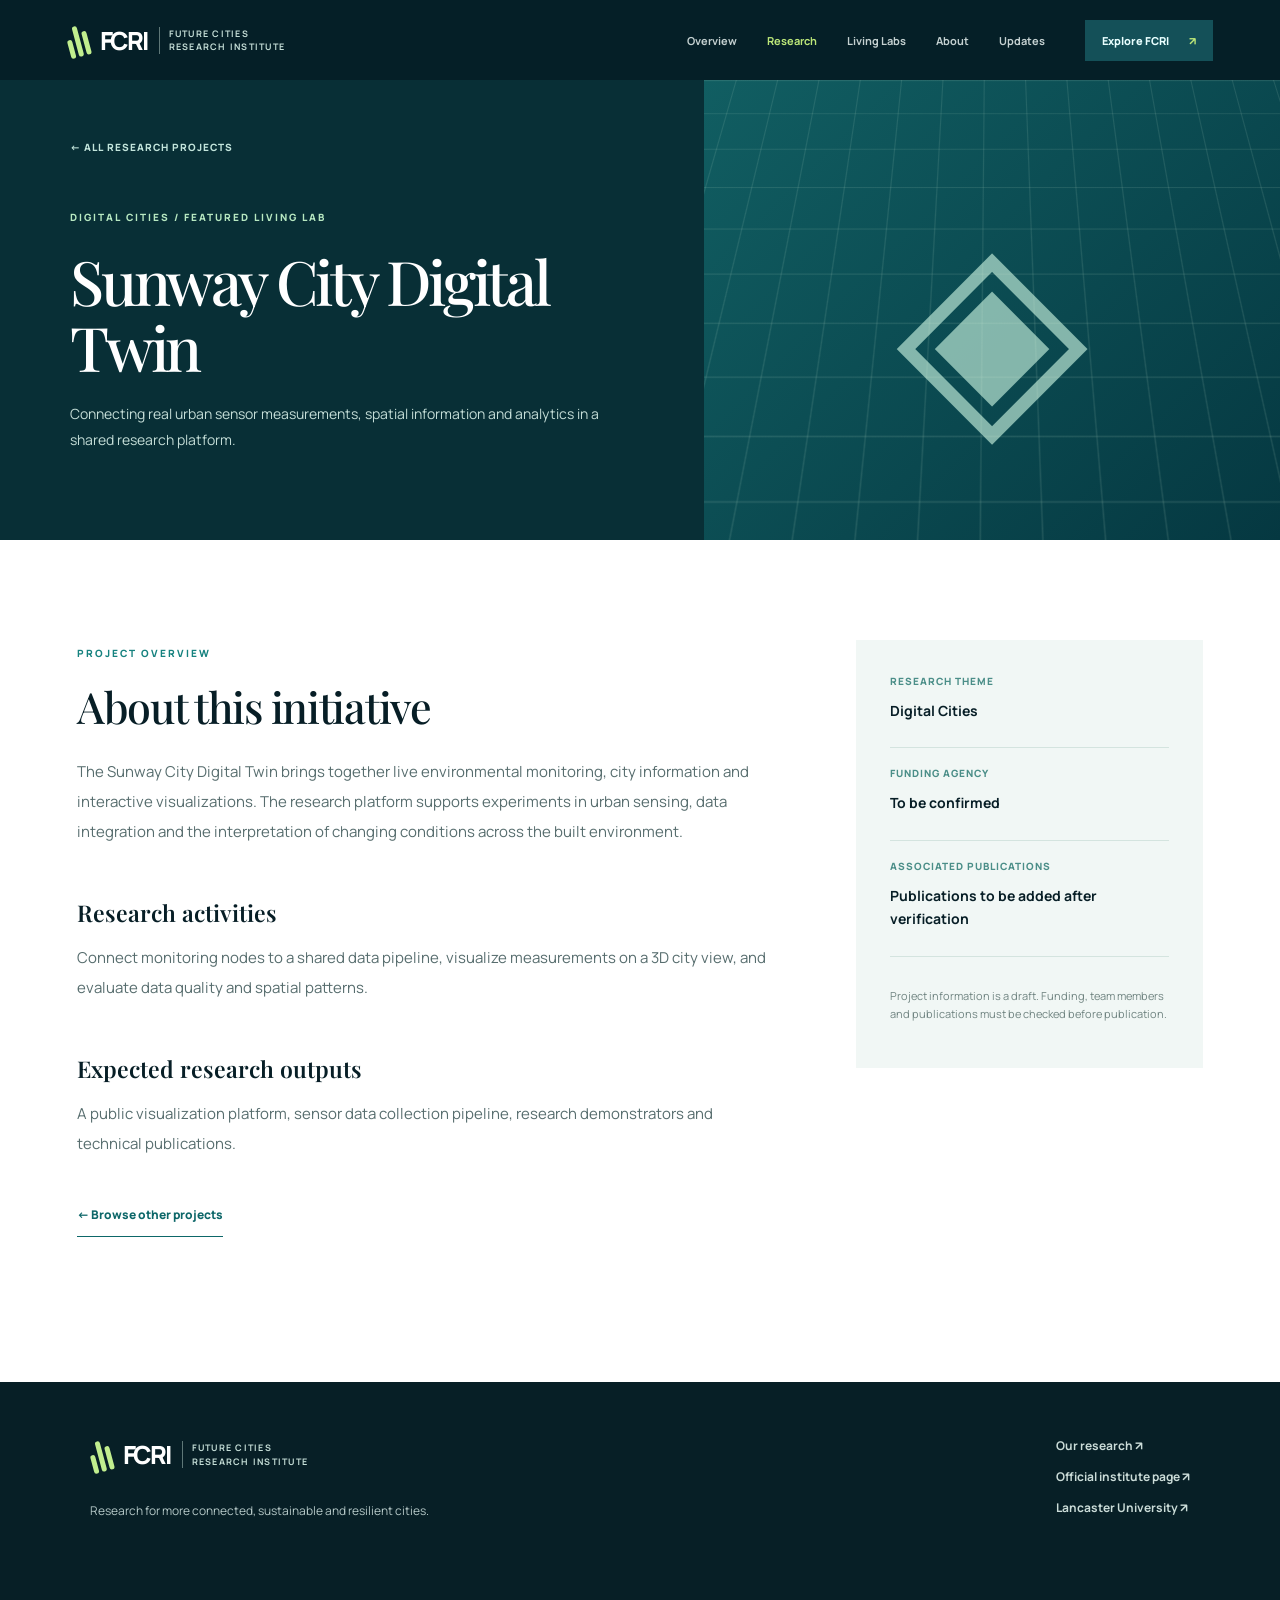
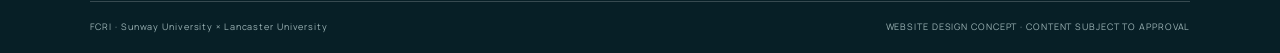
==== project.html @ fade55f8 "Add files via upload" ====
<!DOCTYPE html><html lang="en"><head><meta charset="UTF-8"><meta name="viewport" content="width=device-width, initial-scale=1.0"><meta name="theme-color" content="#071d24"><meta name="description" content="Explore an FCRI research project and its research outputs."><title>Project | FCRI</title><link rel="preconnect" href="https://fonts.googleapis.com"><link href="https://fonts.googleapis.com/css2?family=DM+Sans:wght@400;500;600;700;800&family=Manrope:wght@400;500;600;700;800&family=Playfair+Display:wght@500;600;700&display=swap" rel="stylesheet"><link rel="stylesheet" href="styles.css"></head><body data-page="project"><div id="app"></div><script src="site.js"></script></body></html>
---- styles.css ----
:root{--ink:#071e26;--deep:#031c23;--dark:#072f36;--teal:#0b6469;--green:#0c837e;--lime:#bde879;--soft:#f3f8f7;--line:#dfebea;--muted:#667b7b;--serif:'Playfair Display',Georgia,serif;--sans:'Manrope','DM Sans',Arial,sans-serif}*{box-sizing:border-box}html{scroll-behavior:smooth}body{margin:0;color:var(--ink);font-family:var(--sans);background:#f1f8f8}a{text-decoration:none;color:inherit}button{font-family:inherit;cursor:pointer}img{max-width:100%}.site-header{height:80px;background:#051f27;color:#fff;position:relative;z-index:30}.header-shell{max-width:1600px;margin:auto;display:flex;align-items:center;height:100%;padding:0 clamp(28px,5.2vw,90px);gap:40px}.brand{display:inline-flex;align-items:center;gap:12px;flex:none;color:#fff;white-space:nowrap}.brand-mark{height:34px;width:21px;display:flex;align-items:flex-end;gap:3px;transform:rotate(-15deg)}.brand-mark span{background:#c1ee8e;width:5px;border-radius:4px}.brand-mark span:nth-child(1){height:19px}.brand-mark span:nth-child(2){height:31px}.brand-mark span:nth-child(3){height:24px}.brand-name{font-weight:800;font-size:25px;letter-spacing:-.09em}.brand-desc{font-weight:700;font-size:9px;letter-spacing:.14em;line-height:1.5;color:#c5ded7;padding-left:9px;border-left:1px solid #5e7777}.main-nav{margin-left:auto;display:flex;align-items:center;gap:30px}.main-nav a{font-size:11px;font-weight:700;color:#c5d1d1;transition:color .2s}.main-nav a:hover,.main-nav a.active{color:var(--lime)}.header-cta{font-size:11px;background:#145058;color:#e9ffff;padding:13px 17px;font-weight:800;white-space:nowrap}.header-cta span{margin-left:18px;color:var(--lime)}.menu-button{display:none;background:none;border:0;width:38px;height:40px;flex-direction:column;justify-content:center;gap:6px}.menu-button span{background:#fff;width:26px;height:2px}.mobile-nav{display:none}.site-layout{margin:auto;max-width:1600px;display:grid;grid-template-columns:54% 46%;align-items:stretch}.left-column{background:#031c23;min-width:0}.right-column{background:#fff;min-width:0}.hero-media{position:relative;min-height:690px;background:#123a42;overflow:hidden}.hero-image{position:absolute;inset:0;background-image:linear-gradient(180deg,rgba(4,25,31,.06),rgba(3,20,27,.15)),url('https://www.sunway.com.my/wp-content/themes/sunway2020/img/company/sunway-at-a-glance/unique-business-model-1.jpg'),url('assets/city-illustration.svg');background-size:cover;background-position:center;background-repeat:no-repeat;animation:citydrift 19s ease-in-out infinite alternate}@keyframes citydrift{from{transform:scale(1)}to{transform:scale(1.065)}}.hero-gradient{position:absolute;inset:0;background:linear-gradient(180deg,rgba(2,24,30,.48),transparent 32%,rgba(1,18,25,.35) 54%,rgba(2,21,27,.96) 100%),linear-gradient(90deg,rgba(2,19,24,.38),transparent 74%)}.hero-topline{position:absolute;left:8%;right:8%;top:44px;color:#dcf5e3;display:flex;gap:10px;align-items:center;font-size:10px;font-weight:800;letter-spacing:.17em}.live-bullet{width:7px;height:7px;border-radius:50%;background:#a9f379;box-shadow:0 0 0 6px #b4e99222}.hero-index{margin-left:auto;color:#ddf3ec80}.hero-info{position:absolute;bottom:98px;left:8%;right:7%;color:white}.hero-kicker{font-size:11px;font-weight:700;letter-spacing:.16em;color:var(--lime)}.hero-info h1{font-family:var(--serif);font-size:clamp(43px,4.6vw,76px);font-weight:500;letter-spacing:-.053em;line-height:1.13;margin:18px 0 18px}.hero-info h1 em{font-weight:500;color:#dcf8df}.hero-info p{font-size:13px;line-height:1.95;color:#dae7e1;margin:0 0 34px}.text-link{display:inline-flex;align-items:center;gap:43px;border-bottom:1px solid;padding-bottom:14px;font-size:12px;font-weight:800;letter-spacing:.02em}.text-link.light{color:#e4ffdf;border-color:#bde879}.text-link.dark{color:#0b4c52;border-color:#0b4c52}.hero-caption{position:absolute;left:8%;right:8%;bottom:21px;display:flex;justify-content:space-between;font-size:9px;color:#e1e8df8c;letter-spacing:.14em;font-weight:700;border-top:1px solid #ffffff36;padding-top:16px}.dark-discover{min-height:700px;background:radial-gradient(circle at 10% 68%,#09605c 0,#042d35 48%,#021d26 83%);padding:55px 8% 32px;position:relative;overflow:hidden}.section-divider{width:100%;height:1px;background:linear-gradient(90deg,#4dbbc7,transparent);margin-bottom:36px}.block-head{max-width:530px}.eyebrow{font-size:10px;letter-spacing:.2em;color:#16827f;font-weight:800;display:inline-block}.eyebrow.pale{color:#b7e8c1}.block-head h2{font:500 clamp(32px,3.3vw,54px)/1.2 var(--serif);color:#f1fbf4;letter-spacing:-.04em;margin:20px 0 18px}.block-head h2 i{color:var(--lime)}.block-head p{max-width:365px;color:#c3d8d3;font-size:12px;line-height:1.9}.floating-grid{position:relative;height:365px;margin:35px 0 0}.float-card{position:absolute;padding:22px 20px 17px;width:29%;min-width:156px;min-height:190px;display:flex;flex-direction:column;box-shadow:0 20px 50px #001d263b;transition:transform .25s ease}.float-card:hover{transform:translateY(-8px)}.float-card-1{left:0;top:65px;background:#199e9a}.float-card-2{left:35%;top:147px;background:#0d7898}.float-card-3{right:0;top:0;background:#16576c}.small-icon{font-size:24px;color:#dcfff0;margin-bottom:18px}.float-card strong{font:500 21px/1.1 var(--serif);color:#fff}.card-note{font-size:9px;color:#d9f2ebaa;line-height:1.45;margin:9px 0}.mini-arrow{font-size:16px;color:#fff;align-self:flex-end;margin-top:auto}.dark-foot{border-top:1px solid #78c9bf3a;padding-top:19px;display:flex;align-items:center;justify-content:space-between;color:#a5c0b9;font-size:9px;letter-spacing:.12em;font-weight:800}.editorial-intro{padding:75px 8% 26px}.editorial-mark{display:flex;gap:9px;align-items:center;font-weight:800;letter-spacing:.19em;font-size:9px;color:#317b7d;margin-bottom:28px}.mark-line{width:28px;height:1px;background:#20888c}.intro-grid{display:grid;grid-template-columns:1.25fr 1fr;gap:26px}.intro-grid h2,.right-bottom h2{font:500 clamp(24px,2.45vw,39px)/1.2 var(--serif);letter-spacing:-.04em;margin:0}.intro-grid p{font-size:11px;color:#849092;line-height:1.8;margin:3px 0 0}.research-list{padding:0 8%}.research-row{display:grid;grid-template-columns:115px 1fr 22px;align-items:center;gap:19px;padding:22px 0;border-bottom:1px solid #e8eded;min-height:154px}.research-row:first-child{border-top:1px solid #e6eeee}.research-thumb{height:107px;position:relative;display:flex;justify-content:center;align-items:center;overflow:hidden}.research-thumb span{font-family:var(--serif);font-size:65px;opacity:.72;transition:transform .2s}.research-thumb small{position:absolute;bottom:10px;left:10px;font-size:9px;font-weight:800;opacity:.6}.research-row:hover .research-thumb span{transform:scale(1.13)}.teal{background:linear-gradient(135deg,#115e62,#053841);color:#c6f1dd}.mint{background:linear-gradient(135deg,#d3eecf,#87c5b8);color:#167776}.sand{background:linear-gradient(135deg,#eedbb5,#a8cdb9);color:#1a736e}.blue{background:linear-gradient(135deg,#85afbb,#155574);color:#d1e5ff}.moss{background:linear-gradient(135deg,#b4d7c1,#4d9276);color:#0b6254}.lime{background:linear-gradient(135deg,#d4edaf,#86c0a4);color:#2f7e71}.row-topic{font-size:9px;letter-spacing:.09em;text-transform:uppercase;color:#428a85;font-weight:800}.row-copy h3{font-size:14px;font-weight:700;line-height:1.4;margin:8px 0 6px;letter-spacing:-.025em}.row-copy p{font-size:10px;color:#889797;line-height:1.65;margin:0;display:-webkit-box;-webkit-line-clamp:2;-webkit-box-orient:vertical;overflow:hidden}.row-arrow{font-size:18px;color:#417879;align-self:flex-end;margin-bottom:19px}.list-footer{display:flex;align-items:center;justify-content:space-between;padding:25px 8%;font-size:10px;letter-spacing:.12em;font-weight:800;color:#237579}.right-programmes{background:#f2f8f7;padding:59px 8% 58px}.intro-grid.smaller h2{font-size:clamp(23px,2.2vw,34px)}.pillar-grid{display:grid;grid-template-columns:repeat(2,1fr);column-gap:26px;row-gap:15px;margin-top:31px}.pillar-grid a{min-height:137px;display:flex;flex-direction:column;position:relative;justify-content:flex-end;padding:11px 0 17px;border-bottom:1px solid #8ba6a4}.pillar-icon{align-self:flex-start;font:500 22px var(--serif);color:#1d7776;margin-bottom:auto}.pillar-grid strong{font:600 18px/1.2 var(--serif)}.pillar-grid a>span:last-child{position:absolute;bottom:15px;right:3px;color:#198582}.right-bottom{background:white;padding:72px 8% 100px}.right-bottom h2{font-size:37px;margin-bottom:16px}.right-bottom p{font-size:12px;line-height:1.85;color:#849491;max-width:365px;margin-bottom:29px}.wide-band{background:#cdf0b4;display:flex;align-items:center;gap:30px;justify-content:space-between;padding:48px clamp(30px,7vw,105px);color:#083d39}.wide-band span{font-size:10px;letter-spacing:.15em;font-weight:800}.wide-band strong{font:600 clamp(25px,3vw,42px) var(--serif)}.wide-band a{font-size:10px;letter-spacing:.1em;font-weight:800;border-bottom:1px solid;padding-bottom:12px}.footer{background:#071f26;padding:55px 7vw 20px;color:#fff}.footer-top{display:flex;justify-content:space-between;gap:30px;max-width:1440px;margin:0 auto 70px}.footer-top p{color:#b5c8c7;font-size:12px;margin-top:25px}.footer-links{display:flex;flex-direction:column;gap:14px;font-size:12px;font-weight:700;color:#cbdcd8}.footer-bottom{border-top:1px solid #ffffff31;padding-top:18px;display:flex;justify-content:space-between;max-width:1440px;margin:auto;font-size:9px;letter-spacing:.1em;color:#9cb3b5}.standard-main{background:#fff}.inner-banner{background:#072c33;min-height:390px;display:grid;grid-template-columns:1fr .8fr;overflow:hidden}.inner-banner-copy{padding:75px 9%;z-index:1}.inner-banner h1,.project-banner h1{font:500 clamp(46px,5.5vw,84px)/1.07 var(--serif);letter-spacing:-.055em;color:#fff;margin:22px 0}.inner-banner h1 em{color:#cceba5}.inner-banner p{font-size:14px;color:#d6ebe3;line-height:1.8;max-width:570px}.inner-banner-art{position:relative;background:radial-gradient(circle at center,#157a72 0,#074247 45%,#072c33 68%)}.orbit{position:absolute;border:1px solid #b5e79c35;border-radius:50%;left:50%;top:50%;transform:translate(-50%,-50%)}.orbit.one{width:260px;height:260px}.orbit.two{width:410px;height:410px}.orbit.three{width:565px;height:565px}.glow-one{position:absolute;left:50%;top:50%;width:80px;height:80px;background:#c5e88d;border-radius:50%;box-shadow:0 0 0 25px #c5e88d12,0 0 80px #c5e88d77;transform:translate(-50%,-50%)}.diagram-label{position:absolute;right:12%;top:12%;font-size:11px;font-weight:800;letter-spacing:.25em;line-height:2;color:#c5eac3}.project-area{padding:88px clamp(25px,6vw,95px) 105px;max-width:1600px;margin:auto}.section-head{display:flex;justify-content:space-between;align-items:flex-end;gap:60px;margin-bottom:45px}.section-head h2{font:500 43px var(--serif);letter-spacing:-.04em;margin:15px 0 0}.section-head p{max-width:440px;font-size:12px;line-height:1.8;color:#6c8080}.filter-controls{display:flex;gap:12px;flex-wrap:wrap;border-bottom:1px solid #e1ece9;padding-bottom:27px}.filter{border:1px solid #d7e4e1;background:#fff;padding:12px 18px;font-size:11px;font-weight:800;color:#4d7271;transition:background .2s}.filter:hover{background:#e3f7ec}.filter.active{background:#06383d;color:#fff;border-color:#06383d}.cards-grid{display:grid;grid-template-columns:repeat(3,minmax(0,1fr));gap:24px;margin-top:34px}.project-card{background:#f8fbfa;border:1px solid #e6eeeb;transition:transform .25s,box-shadow .25s}.project-card:hover{transform:translateY(-5px);box-shadow:0 15px 35px #082c3122}.project-card[hidden]{display:none}.project-card-visual{height:210px;position:relative;display:grid;place-items:center;overflow:hidden}.project-card-visual::before{content:'';position:absolute;width:360px;height:360px;border:1px solid currentColor;border-radius:50%;opacity:.2;left:48%;top:-37%}.project-card-visual::after{content:'';position:absolute;width:190px;height:190px;border:1px solid currentColor;border-radius:50%;opacity:.3;left:50%;top:-3%}.visual-shape{font:500 100px var(--serif);opacity:.77;z-index:2}.visual-num{position:absolute;bottom:14px;left:17px;font-size:9px;font-weight:800;letter-spacing:.16em}.project-card-copy{padding:26px;min-height:220px;display:flex;flex-direction:column}.project-eyebrow{font-size:9px;font-weight:800;color:#317e79;letter-spacing:.12em}.project-card-copy h3{font:600 25px/1.2 var(--serif);letter-spacing:-.03em;margin:12px 0}.project-card-copy p{font-size:12px;line-height:1.65;color:#6a8280;margin:0 0 23px}.project-card-copy>span{margin-top:auto;font-weight:800;font-size:9px;letter-spacing:.15em;color:#0d7470}.empty-notice{background:#e9f3f1;padding:50px 25px;margin-top:28px;color:#385e5e;font-size:14px}.living-labs{background:#05353a;max-width:1600px;margin:auto;padding:80px clamp(25px,6vw,95px) 90px;color:white;display:grid;grid-template-columns:1fr 1fr;column-gap:70px}.living-labs .eyebrow{grid-column:1/-1}.living-labs h2{font:500 clamp(34px,4vw,58px)/1.15 var(--serif);letter-spacing:-.04em;margin:25px 0 10px}.living-labs p{align-self:center;color:#bcdbd3;font-size:13px;line-height:1.9}.living-labs a{color:var(--lime);font-size:12px;font-weight:800;border-bottom:1px solid var(--lime);padding:16px 0;width:max-content}.project-banner{display:grid;grid-template-columns:1.1fr .9fr;min-height:460px;background:#082f36}.project-banner-intro{padding:60px 10%}.back-link{display:block;color:#c3e5dc;font-size:10px;font-weight:800;letter-spacing:.1em;margin-bottom:50px}.project-banner h1{font-size:clamp(40px,4.8vw,70px);max-width:650px}.project-banner p{color:#c4ddd7;font-size:14px;line-height:1.8;max-width:600px}.project-banner-visual{position:relative;display:grid;place-items:center;overflow:hidden}.project-banner-visual>span{font:500 250px var(--serif);opacity:.65}.technical-grid{position:absolute;inset:0;background-image:linear-gradient(#defde11c 1px,transparent 1px),linear-gradient(90deg,#defde11c 1px,transparent 1px);background-size:40px 40px;transform:perspective(300px) rotateX(15deg) scale(1.3)}.project-content{max-width:1400px;display:grid;grid-template-columns:1.4fr .7fr;gap:85px;margin:auto;padding:100px 6% 145px}.project-main h2{font:500 43px var(--serif);letter-spacing:-.03em;margin:15px 0 22px}.project-main h3{font:600 23px var(--serif);margin:50px 0 12px}.project-main p{font-size:15px;line-height:2;color:#576d6e;max-width:770px}.secondary-link{display:inline-block;margin-top:32px;border-bottom:1px solid #0d6769;padding-bottom:13px;color:#0d6769;font-size:12px;font-weight:800}.project-side{background:#f1f7f5;padding:34px;align-self:start}.metadata-group{border-bottom:1px solid #d4e4df;padding:18px 0 25px}.metadata-group:first-child{padding-top:0}.metadata-group span{font-size:10px;color:#4b8e88;font-weight:800;letter-spacing:.1em;display:block;margin-bottom:11px}.metadata-group strong{font-size:14px;line-height:1.6;font-weight:700}.metadata-note{font-size:11px;color:#708481;line-height:1.65;margin-top:30px}
@media(max-width:1150px){.site-layout{grid-template-columns:51% 49%}.main-nav{gap:17px}.header-shell{gap:20px}.research-row{grid-template-columns:83px 1fr 18px;gap:14px;min-height:125px}.research-thumb{height:86px}.research-thumb span{font-size:50px}.intro-grid{grid-template-columns:1fr;gap:6px}.hero-media{min-height:620px}.dark-discover{min-height:710px}.float-card{min-width:132px;padding:15px}.float-card strong{font-size:18px}.cards-grid{grid-template-columns:repeat(2,minmax(0,1fr))}}
@media(max-width:800px){.site-header{height:70px}.header-shell{padding:0 24px}.main-nav,.header-cta{display:none}.menu-button{display:flex;margin-left:auto}.mobile-nav.open{display:flex;flex-direction:column;position:absolute;top:70px;left:0;right:0;background:#061f28;padding:20px 25px 30px;gap:19px;box-shadow:0 20px 25px #00192044}.mobile-nav a{color:#ecf7f5;font-size:13px;font-weight:700}.site-layout{grid-template-columns:1fr}.hero-media{min-height:650px}.dark-discover{min-height:655px}.float-card{min-width:0;width:30%;min-height:172px}.editorial-intro{padding-top:54px}.intro-grid{grid-template-columns:1fr 1fr;gap:20px}.research-row{grid-template-columns:105px 1fr 24px;min-height:138px}.research-thumb{height:103px}.right-programmes{padding-bottom:55px}.wide-band{flex-wrap:wrap}.inner-banner,.project-banner{grid-template-columns:1fr}.inner-banner-art{min-height:200px;grid-row:1}.inner-banner-copy{padding:50px 7% 65px}.cards-grid{grid-template-columns:repeat(2,1fr)}.project-content{gap:35px}.project-banner-visual{min-height:200px;grid-row:1}.project-banner-visual>span{font-size:145px}.project-banner-intro{padding:50px 7%}.back-link{margin-bottom:25px}}
@media(max-width:560px){.brand-desc{font-size:8px}.brand-name{font-size:23px}.hero-media{min-height:610px}.hero-info{bottom:90px}.hero-info h1{font-size:48px}.hero-caption{font-size:8px;gap:15px}.dark-discover{min-height:680px}.block-head h2{font-size:41px}.floating-grid{height:370px}.float-card{width:46%;min-height:167px}.float-card-1{left:0;top:15px}.float-card-2{left:auto;right:0;top:75px}.float-card-3{left:23%;right:auto;top:210px}.dark-foot span{display:none}.intro-grid{grid-template-columns:1fr;gap:9px}.intro-grid h2{font-size:34px}.research-row{grid-template-columns:80px 1fr 16px;gap:12px;min-height:131px}.research-thumb{height:88px}.research-thumb span{font-size:52px}.row-copy h3{font-size:13px}.row-copy p{font-size:10px}.right-programmes{padding-top:48px}.pillar-grid{gap:15px}.wide-band{padding:35px 25px;gap:14px;display:flex;flex-direction:column;align-items:flex-start}.footer{padding:42px 26px 22px}.footer-top{flex-direction:column;gap:40px;margin-bottom:45px}.footer-bottom{flex-direction:column;gap:11px}.section-head{display:block}.section-head h2{font-size:33px}.project-area{padding-top:62px}.cards-grid{grid-template-columns:1fr}.project-card-visual{height:210px}.living-labs{grid-template-columns:1fr;padding-top:65px}.living-labs p{margin:12px 0}.living-labs a{grid-column:1;margin-top:20px}.project-content{grid-template-columns:1fr;padding:65px 24px 90px}.project-banner h1{font-size:46px}.project-main h2{font-size:34px}}
@media(prefers-reduced-motion:reduce){html{scroll-behavior:auto}.hero-image{animation:none}*{transition:none!important}}
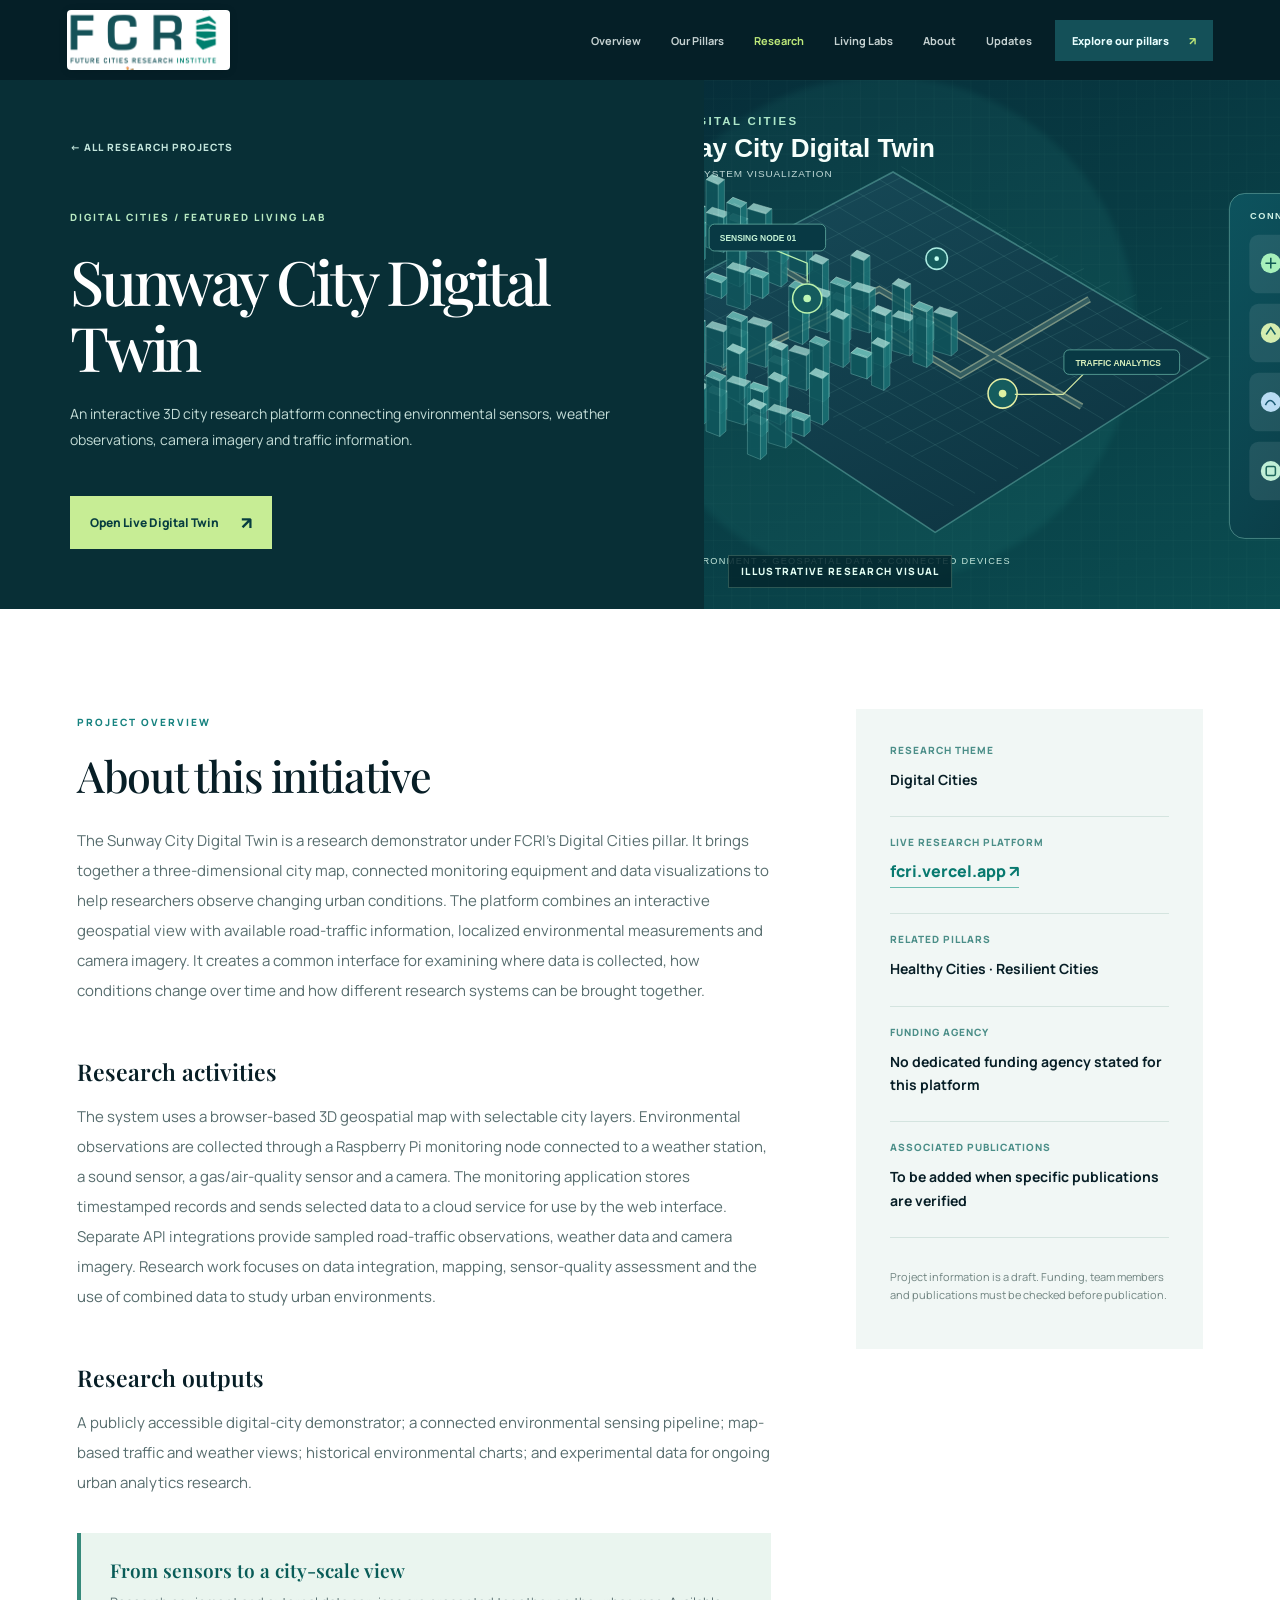
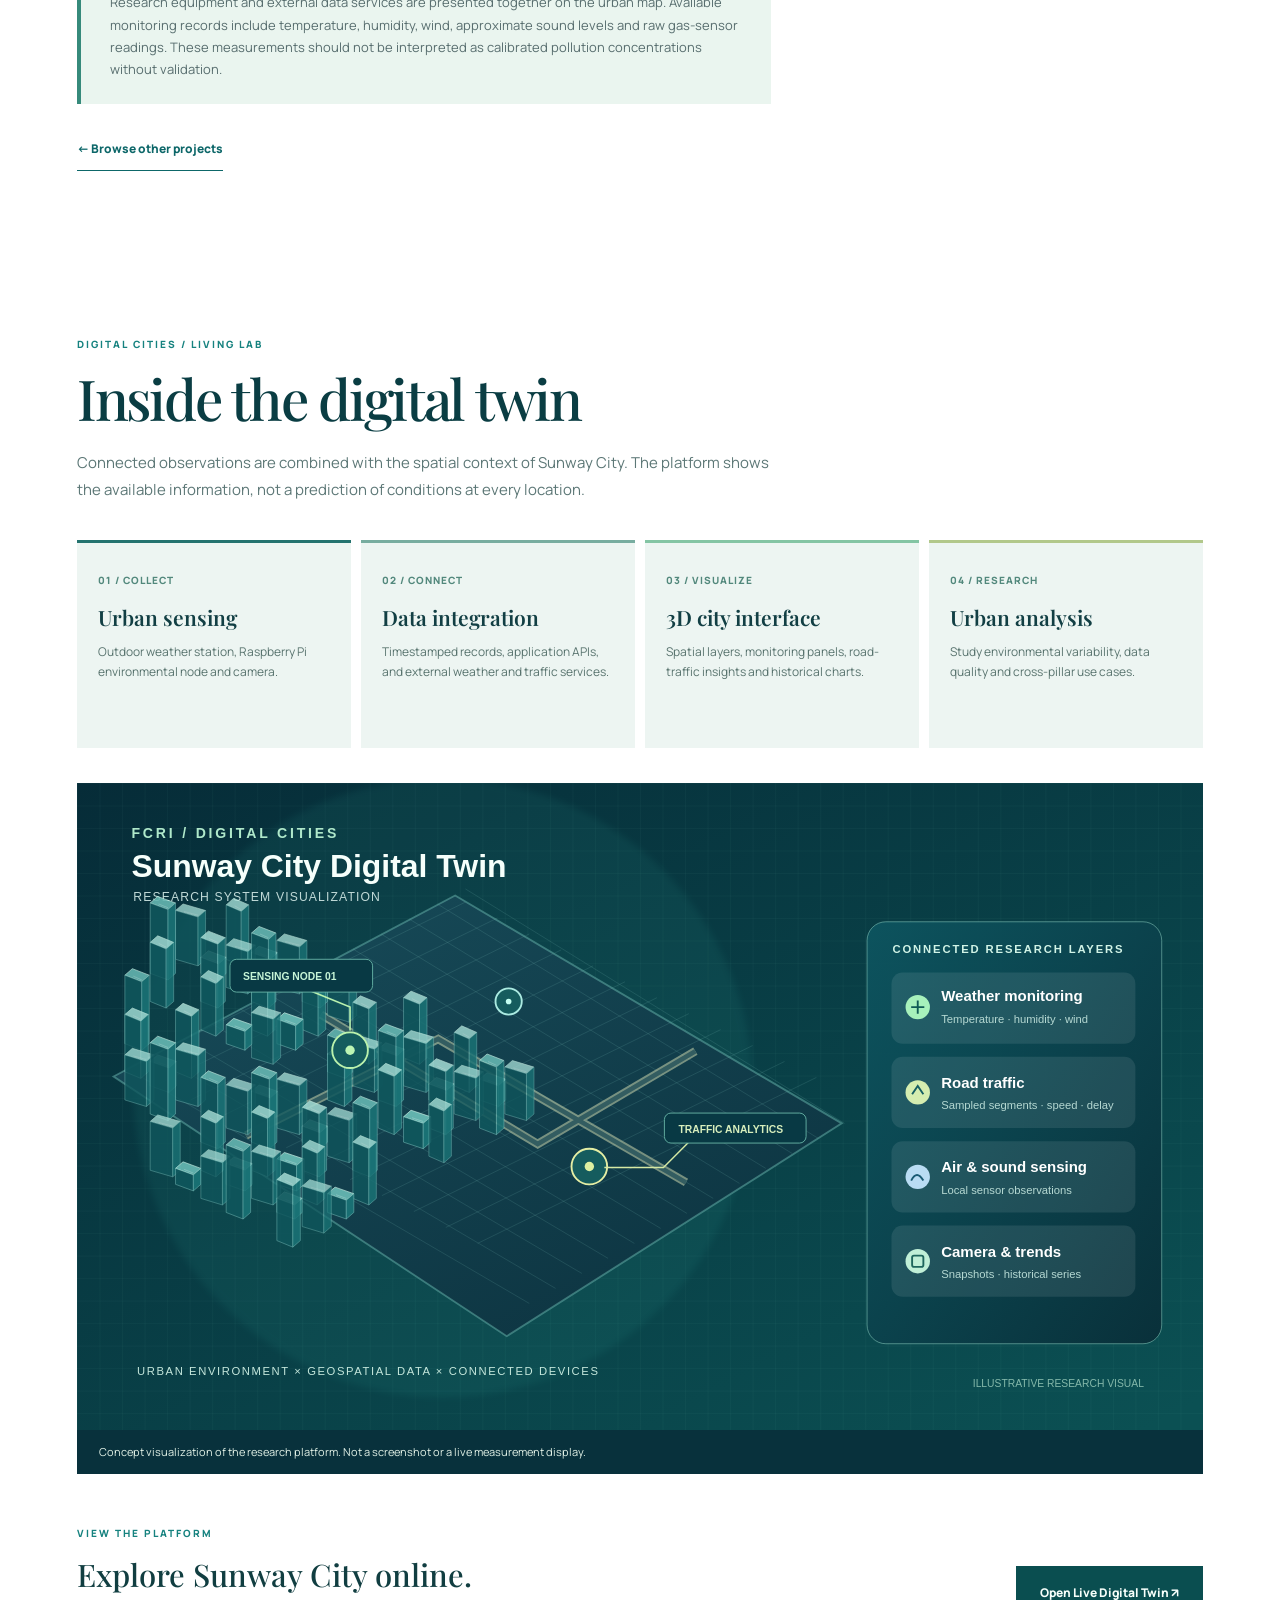
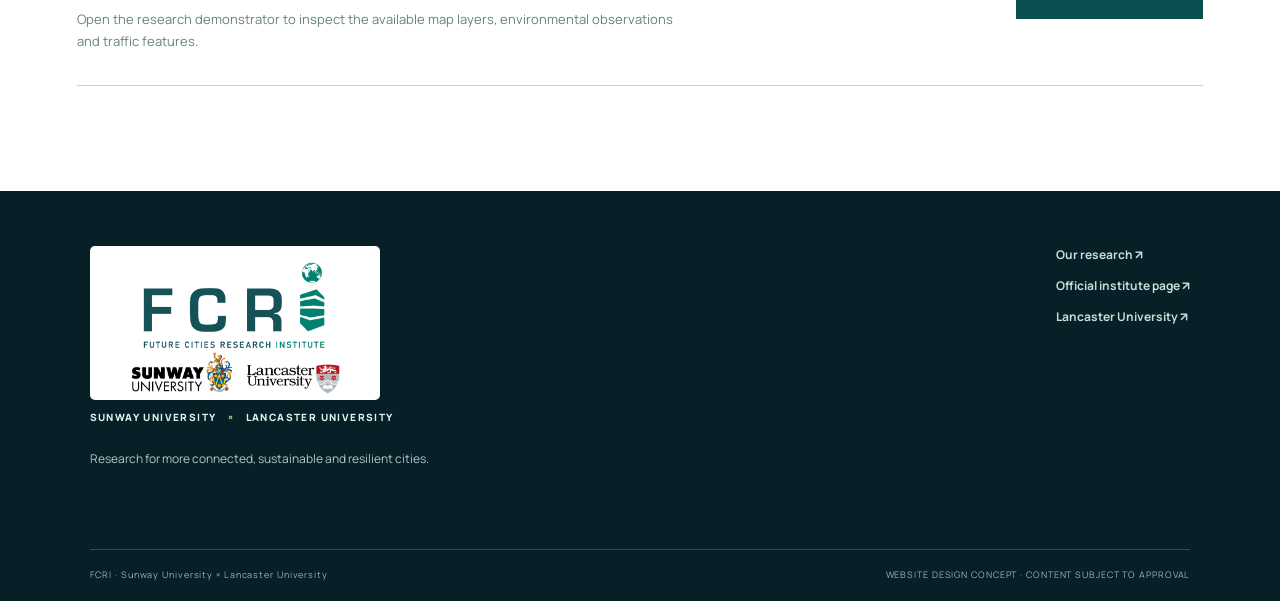
==== commit 2616b539: "Add FCRI institutional logo and detailed Sunway City Digital Twin research feature" ====
--- a/project.html
+++ b/project.html
@@ -1 +1 @@
-<!DOCTYPE html><html lang="en"><head><meta charset="UTF-8"><meta name="viewport" content="width=device-width, initial-scale=1.0"><meta name="theme-color" content="#071d24"><meta name="description" content="Explore an FCRI research project and its research outputs."><title>Project | FCRI</title><link rel="preconnect" href="https://fonts.googleapis.com"><link href="https://fonts.googleapis.com/css2?family=DM+Sans:wght@400;500;600;700;800&family=Manrope:wght@400;500;600;700;800&family=Playfair+Display:wght@500;600;700&display=swap" rel="stylesheet"><link rel="stylesheet" href="styles.css"></head><body data-page="project"><div id="app"></div><script src="site.js"></script></body></html>
+<!DOCTYPE html><html lang="en"><head><meta charset="UTF-8"><meta name="viewport" content="width=device-width, initial-scale=1.0"><meta name="theme-color" content="#071d24"><meta name="description" content="Explore an FCRI research project and its research outputs."><title>Project | FCRI</title><link rel="preconnect" href="https://fonts.googleapis.com"><link href="https://fonts.googleapis.com/css2?family=DM+Sans:wght@400;500;600;700;800&family=Manrope:wght@400;500;600;700;800&family=Playfair+Display:wght@500;600;700&display=swap" rel="stylesheet"><link rel="stylesheet" href="styles.css"><link rel="icon" type="image/svg+xml" href="assets/fcri-favicon.svg"></head><body data-page="project"><div id="app"></div><script src="site.js"></script></body></html>
--- a/styles.css
+++ b/styles.css
@@ -3,3 +3,146 @@
 @media(max-width:800px){.site-header{height:70px}.header-shell{padding:0 24px}.main-nav,.header-cta{display:none}.menu-button{display:flex;margin-left:auto}.mobile-nav.open{display:flex;flex-direction:column;position:absolute;top:70px;left:0;right:0;background:#061f28;padding:20px 25px 30px;gap:19px;box-shadow:0 20px 25px #00192044}.mobile-nav a{color:#ecf7f5;font-size:13px;font-weight:700}.site-layout{grid-template-columns:1fr}.hero-media{min-height:650px}.dark-discover{min-height:655px}.float-card{min-width:0;width:30%;min-height:172px}.editorial-intro{padding-top:54px}.intro-grid{grid-template-columns:1fr 1fr;gap:20px}.research-row{grid-template-columns:105px 1fr 24px;min-height:138px}.research-thumb{height:103px}.right-programmes{padding-bottom:55px}.wide-band{flex-wrap:wrap}.inner-banner,.project-banner{grid-template-columns:1fr}.inner-banner-art{min-height:200px;grid-row:1}.inner-banner-copy{padding:50px 7% 65px}.cards-grid{grid-template-columns:repeat(2,1fr)}.project-content{gap:35px}.project-banner-visual{min-height:200px;grid-row:1}.project-banner-visual>span{font-size:145px}.project-banner-intro{padding:50px 7%}.back-link{margin-bottom:25px}}
 @media(max-width:560px){.brand-desc{font-size:8px}.brand-name{font-size:23px}.hero-media{min-height:610px}.hero-info{bottom:90px}.hero-info h1{font-size:48px}.hero-caption{font-size:8px;gap:15px}.dark-discover{min-height:680px}.block-head h2{font-size:41px}.floating-grid{height:370px}.float-card{width:46%;min-height:167px}.float-card-1{left:0;top:15px}.float-card-2{left:auto;right:0;top:75px}.float-card-3{left:23%;right:auto;top:210px}.dark-foot span{display:none}.intro-grid{grid-template-columns:1fr;gap:9px}.intro-grid h2{font-size:34px}.research-row{grid-template-columns:80px 1fr 16px;gap:12px;min-height:131px}.research-thumb{height:88px}.research-thumb span{font-size:52px}.row-copy h3{font-size:13px}.row-copy p{font-size:10px}.right-programmes{padding-top:48px}.pillar-grid{gap:15px}.wide-band{padding:35px 25px;gap:14px;display:flex;flex-direction:column;align-items:flex-start}.footer{padding:42px 26px 22px}.footer-top{flex-direction:column;gap:40px;margin-bottom:45px}.footer-bottom{flex-direction:column;gap:11px}.section-head{display:block}.section-head h2{font-size:33px}.project-area{padding-top:62px}.cards-grid{grid-template-columns:1fr}.project-card-visual{height:210px}.living-labs{grid-template-columns:1fr;padding-top:65px}.living-labs p{margin:12px 0}.living-labs a{grid-column:1;margin-top:20px}.project-content{grid-template-columns:1fr;padding:65px 24px 90px}.project-banner h1{font-size:46px}.project-main h2{font-size:34px}}
 @media(prefers-reduced-motion:reduce){html{scroll-behavior:auto}.hero-image{animation:none}*{transition:none!important}}
+
+/* FCRI 2026: Pillar-first narrative experience */
+.pillar-intro{padding-top:63px;padding-bottom:31px}
+.pillar-intro .intro-grid h2 em{font-style:normal;color:#08756d}
+.pillar-intro .intro-grid p{font-size:11.5px;color:#607c79}
+.pillar-experience{padding:0 8% 52px;background:#fff;scroll-margin-top:25px}
+.lens-heading{display:flex;justify-content:space-between;align-items:center;color:#598883;font-size:9px;font-weight:800;letter-spacing:.17em;margin-bottom:13px}
+.lens-heading span:last-child{color:#9daead}
+.pillar-tabs{display:grid;grid-template-columns:repeat(4,minmax(0,1fr));gap:5px;margin:0 0 8px}
+.pillar-tab{border:1px solid #e2ebea;background:#f2f7f5;text-align:left;padding:15px 13px 13px;min-width:0;min-height:119px;display:flex;flex-direction:column;gap:11px;transition:background .2s,border-color .2s,color .2s;position:relative;color:#265a5a}
+.pillar-tab:hover{border-color:#83bcae;background:#e5f4ee}
+.pillar-tab:focus-visible{outline:3px solid #a9de81;outline-offset:2px;z-index:1}
+.pillar-tab.is-current{background:#083e43;border-color:#083e43;color:#f7fff9}
+.pillar-tab-number{font:600 10px/1 var(--sans);letter-spacing:.16em;color:#3e8b85}
+.pillar-tab.is-current .pillar-tab-number{color:#a8e9b4}
+.pillar-tab-name{font:600 clamp(12px,1.15vw,16px)/1.26 var(--serif);letter-spacing:-.025em}
+.pillar-tab-name b{display:block;font-weight:600}
+.pillar-tab-dot{position:absolute;top:15px;right:12px;height:5px;width:5px;border-radius:50%;background:#8dbdb0;transition:transform .2s}
+.pillar-tab.is-current .pillar-tab-dot{background:#bdef8d;box-shadow:0 0 0 5px #d5f9b31e;transform:scale(1.13)}
+.pillar-story{display:grid;grid-template-columns:42% 58%;min-height:358px;border:1px solid #dce9e5;overflow:hidden;--stage-top:#10464d;--stage-bottom:#062d3c;--stage-accent:#a8f3c4}
+.pillar-story[data-pillar=sustainable]{--stage-top:#426b51;--stage-bottom:#133b39;--stage-accent:#e2eb99}
+.pillar-story[data-pillar=healthy]{--stage-top:#6b7e72;--stage-bottom:#265857;--stage-accent:#f1d2a7}
+.pillar-story[data-pillar=resilient]{--stage-top:#385a74;--stage-bottom:#123544;--stage-accent:#b5d4ee}
+.pillar-story-graphic{position:relative;min-height:358px;overflow:hidden;background:radial-gradient(circle at 55% 42%,var(--stage-top),var(--stage-bottom) 73%);color:var(--stage-accent);isolation:isolate;transition:background .2s}
+.city-circuit-lines{position:absolute;inset:0;opacity:.18;background-image:linear-gradient(90deg,currentColor 1px,transparent 1px),linear-gradient(currentColor 1px,transparent 1px);background-size:34px 34px;transform:perspective(450px) rotateX(12deg) scale(1.45)}
+.city-circuit-ring{position:absolute;width:270px;height:270px;border:1px solid currentColor;border-radius:50%;opacity:.22;top:26%;left:50%;transform:translateX(-50%) rotate(-12deg)}
+.city-circuit-ring.ring-two{width:170px;height:170px;top:39%;opacity:.36;transform:translateX(-50%)}
+.skyline{position:absolute;left:10%;right:6%;bottom:72px;height:165px;display:flex;align-items:flex-end;gap:5px;filter:drop-shadow(8px 12px 16px #02191a60)}
+.skyline i{display:block;flex:1;border:1px solid #b0f5d64d;background:linear-gradient(165deg,#a5ebd92c,#c5ffcc06),repeating-linear-gradient(0deg,transparent 0 15px,#bcebb31f 15px 16px);clip-path:polygon(0 8%,55% 0,100% 8%,100% 100%,0 100%);transform:skewY(-4deg)}
+.skyline i:nth-child(1){height:49%}.skyline i:nth-child(2){height:81%}.skyline i:nth-child(3){height:64%}.skyline i:nth-child(4){height:100%}.skyline i:nth-child(5){height:72%}.skyline i:nth-child(6){height:88%}.skyline i:nth-child(7){height:54%}
+.circuit-dot{position:absolute;width:9px;height:9px;background:var(--stage-accent);border-radius:50%;box-shadow:0 0 0 5px #ffffff18,0 0 18px var(--stage-accent);animation:pillarPulse 3.6s infinite alternate}
+.circuit-dot.d1{left:22%;top:40%}.circuit-dot.d2{right:17%;top:29%;animation-delay:.6s}.circuit-dot.d3{left:54%;top:24%;animation-delay:1.2s}.circuit-dot.d4{right:19%;bottom:20%;animation-delay:1.8s}
+@keyframes pillarPulse{from{opacity:.45;transform:scale(.82)}to{opacity:1;transform:scale(1.1)}}
+.graphic-top,.graphic-bottom{position:absolute;left:20px;font-size:8px;font-weight:800;letter-spacing:.15em;color:#e1ffeca8}
+.graphic-top{top:19px}.graphic-bottom{bottom:23px;max-width:80%;line-height:1.7}
+.graphic-number{position:absolute;right:18px;bottom:11px;font:500 43px var(--serif);color:#efffed35}
+.pillar-story-copy{background:#f9fcfa;padding:30px 28px 24px;display:flex;flex-direction:column;min-width:0}
+.story-tag{font-size:9px;letter-spacing:.15em;font-weight:800;color:#167c74}
+.pillar-story-copy h3{font:500 clamp(26px,2.5vw,37px)/1.13 var(--serif);letter-spacing:-.045em;color:#123f42;margin:14px 0 13px}
+.pillar-story-copy>p{font-size:11px;line-height:1.8;color:#647c78;margin:0 0 20px}
+.story-work{border-top:1px solid #d7e4e0;border-bottom:1px solid #d7e4e0;padding:15px 0;display:flex;flex-direction:column;gap:7px}
+.story-work>span:first-child{font-size:8px;letter-spacing:.15em;font-weight:800;color:#719b90}
+.story-work strong{font:600 16px/1.2 var(--serif);color:#093f43}
+.story-work>span:last-child{font-size:10px;line-height:1.4;color:#72948b}
+.story-actions{display:flex;gap:15px;justify-content:space-between;align-items:flex-start;flex-wrap:wrap;margin-top:auto;padding-top:18px}
+.story-actions a{font-size:10px;font-weight:800;color:#155d59;line-height:1.5;border-bottom:1px solid #91b8ab;padding-bottom:5px}
+.story-actions .story-primary-link{color:#0a7169;border-color:#0a7169}
+.story-actions a:hover,.pillar-view-all:hover{color:#037e73}
+.pillar-connection{display:flex;align-items:flex-start;gap:17px;background:#e9f4ed;border-left:3px solid #73ac8f;padding:19px 20px;margin-top:9px}
+.connection-icon{flex:none;border:1px solid #9bcdb4;color:#126458;width:25px;height:25px;display:grid;place-items:center;font-size:15px}
+.pillar-connection p{margin:0;font-size:10.5px;line-height:1.7;color:#5e7870}
+.pillar-connection strong{color:#174a44}
+.showcase-section{background:#eff6f4;padding:60px 8% 65px}
+.showcase-section .intro-grid{margin-bottom:27px}
+.showcase-stories{border-top:1px solid #cfded9}
+.showcase-link{display:grid;grid-template-columns:34px minmax(0,1fr) 18px;gap:15px;align-items:center;border-bottom:1px solid #cfded9;padding:19px 0 20px;transition:background .15s}
+.showcase-link:hover{background:#e1eee9}
+.showcase-index{font:500 23px/1 var(--serif);color:#79a598}
+.showcase-link>span:nth-child(2){display:flex;flex-direction:column;gap:6px}
+.showcase-link small{font-size:9px;letter-spacing:.1em;font-weight:800;color:#407b6f}
+.showcase-link strong{font:500 19px/1.2 var(--serif);color:#123c40}
+.showcase-link em{font-size:10px;font-style:normal;color:#708a85}
+.showcase-arrow{font-size:18px;color:#1e786d}
+.pillar-view-all{display:flex;justify-content:space-between;border-bottom:1px solid #1f655d;margin-top:25px;padding-bottom:12px;color:#1f655d;font-size:10px;letter-spacing:.08em;font-weight:800}
+@media(max-width:1300px){
+ .pillar-tabs{grid-template-columns:repeat(2,minmax(0,1fr))}.pillar-tab{min-height:84px}
+ .pillar-story{grid-template-columns:1fr}
+ .pillar-story-graphic{min-height:215px}.skyline{height:130px;bottom:52px}
+ .pillar-story-copy{padding:25px}.pillar-story-copy>p{font-size:12px}
+}
+@media(max-width:800px){
+ .pillar-tabs{grid-template-columns:repeat(4,minmax(0,1fr))}
+ .pillar-story{grid-template-columns:42% 58%}
+ .pillar-story-graphic{min-height:345px}.skyline{height:160px;bottom:70px}
+ .pillar-intro .intro-grid{grid-template-columns:1.25fr 1fr}
+}
+@media(max-width:620px){
+ .pillar-tabs{grid-template-columns:repeat(2,minmax(0,1fr))}
+ .pillar-tab{min-height:83px}
+ .pillar-story{grid-template-columns:1fr}
+ .pillar-story-graphic{min-height:245px}
+ .skyline{height:145px;bottom:57px}
+ .pillar-intro .intro-grid{grid-template-columns:1fr}
+ .pillar-story-copy{padding:25px 23px}
+ .pillar-story-copy h3{font-size:32px}
+ .pillar-experience{padding-bottom:42px}
+ .showcase-section{padding-top:48px}
+ .lens-heading{font-size:8px}
+}
+@media(prefers-reduced-motion:reduce){.circuit-dot{animation:none}}
+
+/* FCRI institutional identity and Digital Twin research feature */
+.brand-with-artwork{display:inline-flex;gap:10px;align-items:center;min-width:0}
+.brand-artwork-frame{display:block;position:relative;flex:none;width:185px;height:62px;overflow:hidden;background:#ffffff;border-radius:4px;box-shadow:0 1px 8px #0000001a}
+.brand-artwork{position:absolute;display:block;width:238px;max-width:none;height:auto;left:-35px;top:-31px}
+.brand-affiliation{display:block;max-width:120px;color:#b7d4cb;font-size:9px;font-weight:800;line-height:1.6;letter-spacing:.1em;white-space:normal}
+.footer-brand-artwork{display:flex;flex-direction:column;align-items:flex-start;width:fit-content;max-width:100%;gap:9px}
+.footer-brand-artwork img{display:block;width:290px;max-width:100%;height:auto;background:#fff;border-radius:5px;padding:0 8px;object-fit:contain}
+.footer-partners{font-size:10px;letter-spacing:.14em;font-weight:800;color:#e2f3ee;line-height:1.6}
+.footer-partners b{color:#b6e98a;padding:0 8px}
+.dt-card-image,.dt-thumb-image,.dt-hero-image{display:block;height:100%;width:100%;object-fit:cover;position:absolute;inset:0}
+.project-card-visual.teal:has(.dt-card-image){background:#083942}
+.project-card-visual.teal:has(.dt-card-image)::before,.project-card-visual.teal:has(.dt-card-image)::after{display:none}
+.dt-card-image{object-position:35% 45%;transition:transform .4s ease}
+.project-card:hover .dt-card-image{transform:scale(1.035)}
+.project-card-visual.teal .visual-num{z-index:3;background:#082e36de;color:#ddf5e7;padding:7px 9px;letter-spacing:.1em;bottom:10px}
+.research-thumb.teal:has(.dt-thumb-image){background:#083942}
+.dt-thumb-image{object-position:28% center}
+.research-thumb.teal:has(.dt-thumb-image) small{z-index:2;color:#d0e6dd;background:#093e49bf;padding:3px 5px;border-radius:2px}
+.project-banner-visual.teal:has(.dt-hero-image){min-height:465px;background:#052a33}
+.project-banner-visual.teal .dt-hero-image{object-position:35% center}
+.dt-image-disclaimer{position:absolute!important;left:24px;bottom:21px;font:800 10px/1.5 var(--sans)!important;text-transform:uppercase;letter-spacing:.13em;color:#e4fff4!important;padding:8px 12px;background:#04272edb;border:1px solid #b5ebc83b;opacity:1!important}
+.live-twin-button{display:inline-flex;align-items:center;gap:22px;margin-top:30px;background:#c7ed95;color:#073d40;padding:15px 20px;font-size:12px;font-weight:900;transition:background .2s ease,transform .2s ease}
+.live-twin-button:hover{background:#e2ffaa;transform:translateY(-2px)}
+.live-twin-button span{font-size:17px}
+.metadata-live{display:inline-block;font-weight:800;color:#08796f;border-bottom:1px solid #6bbdb0;padding-bottom:5px}
+.metadata-live:hover{color:#042f3a}
+.dt-practice-note{padding:24px 29px;margin:35px 0 4px;background:#eaf5ef;border-left:4px solid #368a7b}
+.dt-practice-note strong{color:#095c58;font:600 19px/1.4 var(--serif)}
+.dt-practice-note p{font-size:13px!important;line-height:1.7!important;margin:8px 0 0!important}
+.dt-system{max-width:1400px;margin:auto;padding:15px 6% 105px}
+.dt-system-head{max-width:700px}
+.dt-system-head h2{font:500 clamp(35px,4.4vw,57px)/1.15 var(--serif);letter-spacing:-.04em;color:#0a3d43;margin:13px 0 18px}
+.dt-system-head>p{color:#5c7776;line-height:1.8;font-size:15px}
+.dt-system-steps{display:grid;grid-template-columns:repeat(4,minmax(0,1fr));gap:10px;margin:37px 0 35px}
+.dt-system-steps>div{background:#edf5f2;padding:24px 21px 27px;border-top:3px solid #24736f;min-height:208px}
+.dt-system-steps>div:nth-child(2){border-color:#78ada0}.dt-system-steps>div:nth-child(3){border-color:#84c5a4}.dt-system-steps>div:nth-child(4){border-color:#b2c88b}
+.dt-system-steps span{font-size:10px;font-weight:800;color:#52887c;letter-spacing:.1em}
+.dt-system-steps strong{display:block;margin-top:16px;color:#123f44;font:600 21px/1.2 var(--serif)}
+.dt-system-steps p{font-size:12px;line-height:1.7;color:#58736e;margin:12px 0 0}
+.dt-feature-figure{margin:0;background:#062f3a;overflow:hidden}
+.dt-feature-figure img{width:100%;height:auto;display:block}
+.dt-feature-figure figcaption{font-size:11px;color:#e2f2e7;line-height:1.6;padding:13px 22px;background:#08313c}
+.dt-outro{display:flex;align-items:center;justify-content:space-between;gap:40px;padding:46px 0 20px;border-bottom:1px solid #bfd7d0}
+.dt-outro h3{font:500 31px var(--serif);color:#113e41;margin:11px 0}
+.dt-outro p{font-size:13px;max-width:600px;line-height:1.7;color:#65817b}
+.dt-outro>a{flex:none;display:inline-block;background:#0a4e50;color:#f7fffb;font-weight:800;padding:18px 24px;font-size:12px}
+.dt-outro>a:hover{background:#087a6f}
+@media(max-width:1300px){.brand-affiliation{display:none}.brand-artwork-frame{width:163px;height:60px}.brand-artwork{width:220px;left:-33px;top:-29px}.header-shell{gap:23px}}
+@media(max-width:960px){.brand-artwork-frame{width:172px;height:60px}.brand-artwork{width:228px;left:-34px;top:-28px}.dt-system-steps{grid-template-columns:repeat(2,minmax(0,1fr))}.dt-system-steps>div{min-height:174px}}
+@media(max-width:720px){.brand-artwork-frame{width:153px;height:56px}.brand-artwork{width:209px;left:-31px;top:-26px}.dt-system{padding:10px 5% 65px}.dt-outro{align-items:flex-start;flex-direction:column;gap:18px}.project-banner-visual.teal:has(.dt-hero-image){min-height:270px}.dt-image-disclaimer{left:12px;bottom:12px;font-size:8px!important}.dt-practice-note{padding:18px 20px}.footer-brand-artwork img{width:230px}}
+@media(max-width:480px){.brand-artwork-frame{width:137px;height:55px}.brand-artwork{width:191px;left:-29px;top:-25px}.dt-system-steps{grid-template-columns:1fr}.dt-system-steps>div{min-height:unset}.dt-system-steps strong{margin-top:8px}.dt-outro>a{width:100%;text-align:center}}
+@media(prefers-reduced-motion:reduce){.dt-card-image,.live-twin-button{transition:none}}
